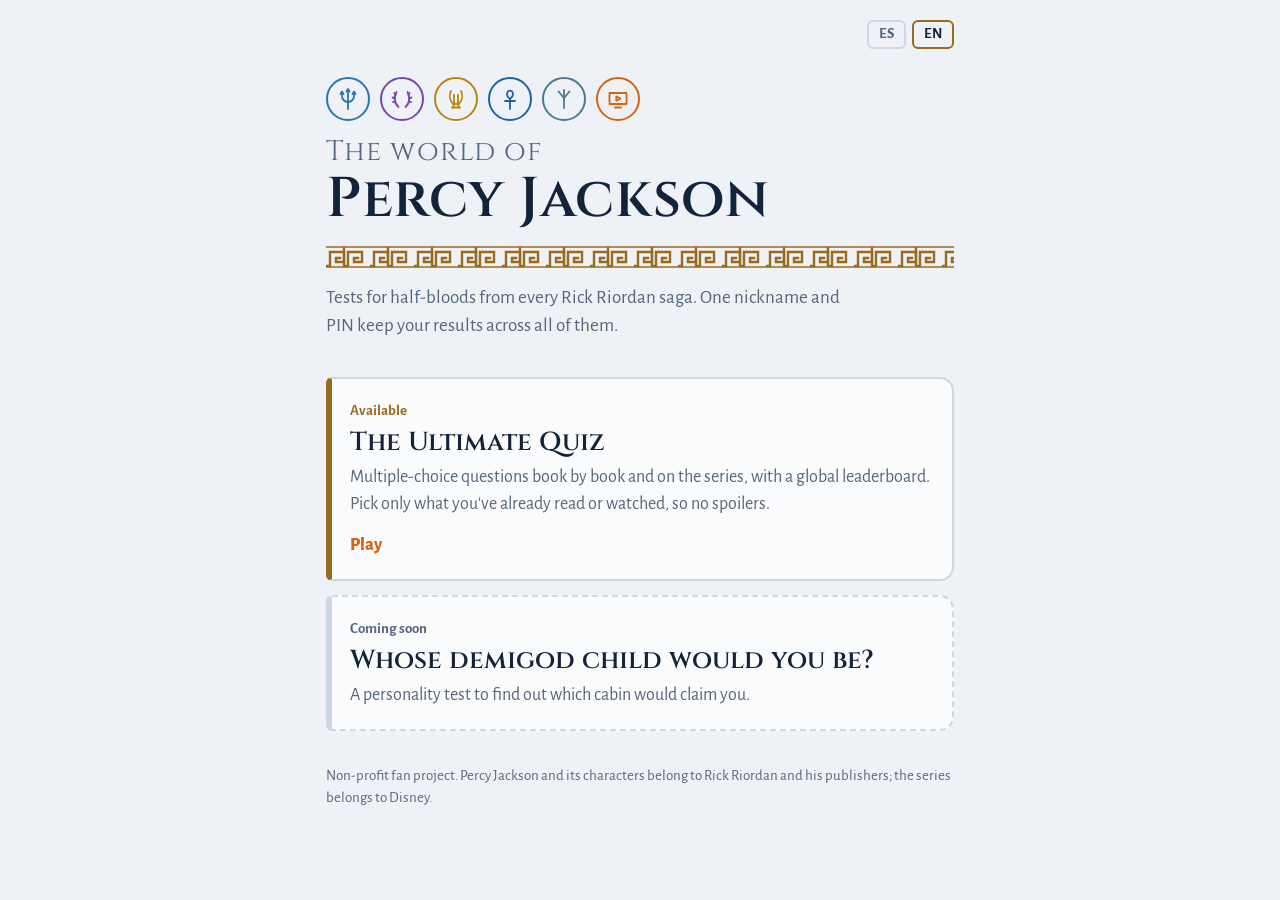
==== index.html @ 3abdea7b "Cuestionario Definitivo de Percy Jackson: libros 1-5 de PJO y temporadas 1-2 de la serie Motor del c" ====
<!DOCTYPE html>
<html lang="es">
<head>
<meta charset="utf-8">
<meta name="viewport" content="width=device-width, initial-scale=1, viewport-fit=cover">
<title>Percy Jackson Quest</title>
<meta name="description" content="El Cuestionario Definitivo de Percy Jackson y más tests del mundo de Rick Riordan. The ultimate Percy Jackson quiz and more Riordanverse tests.">
<link rel="preconnect" href="https://fonts.googleapis.com">
<link rel="preconnect" href="https://fonts.gstatic.com" crossorigin>
<link href="https://fonts.googleapis.com/css2?family=Cinzel:wght@400;600&family=Alegreya+Sans:wght@400;500;700;800&display=swap" rel="stylesheet">
<link rel="stylesheet" href="comun.css">
<style>
.tests{display:flex;flex-direction:column;gap:14px;margin-top:30px}
.test{display:block;text-decoration:none;color:inherit;background:var(--panel);border:2px solid var(--line);border-left:6px solid var(--bronze);border-radius:6px 14px 14px 6px;padding:18px 18px 20px;transition:border-color .15s,transform .1s}
a.test:hover{border-color:var(--bronze)}
a.test:active{transform:scale(.99)}
.test .state{font-size:15px;font-weight:700;color:var(--bronze)}
.test h2{font-family:var(--display);font-weight:600;font-size:26px;line-height:1.15;margin:4px 0 6px}
.test p{margin:0;color:var(--muted)}
.test .go{display:inline-block;margin-top:14px;font-weight:800;color:var(--camp)}
.test.soon{border-style:dashed;border-left-style:solid;border-left-color:var(--line)}
.test.soon .state{color:var(--muted)}
.foot{margin-top:34px;color:var(--muted);font-size:15px}
</style>
<script src="comun.js"></script>
</head>
<body>
<main class="wrap">
  <nav class="langbar">
    <span></span>
    <div class="langs" id="langs" role="group" aria-label="Idioma / Language"></div>
  </nav>

  <div class="title-block">
    <div class="glyphs" id="glyphs"></div>
    <h1><span class="small" data-i18n="t1"></span><span data-i18n="t2"></span></h1>
    <div class="meander" aria-hidden="true"></div>
    <p class="lede" data-i18n="lede"></p>
  </div>

  <div class="tests">
    <a class="test" href="quiz/">
      <span class="state" data-i18n="quiz_k"></span>
      <h2 data-i18n="quiz_h"></h2>
      <p data-i18n="quiz_p"></p>
      <span class="go" data-i18n="quiz_go"></span>
    </a>
    <div class="test soon">
      <span class="state" data-i18n="god_k"></span>
      <h2 data-i18n="god_h"></h2>
      <p data-i18n="god_p"></p>
    </div>
  </div>

  <p class="foot" data-i18n="foot"></p>
</main>
<script>
const TEXT = {
  es: {
    title: "Percy Jackson Quest",
    t1: "El mundo de", t2: "Percy Jackson",
    lede: "Tests para mestizos de todas las sagas de Rick Riordan. Con un mismo nick y PIN guardas tus resultados en todos.",
    quiz_k: "Disponible",
    quiz_h: "El Cuestionario Definitivo",
    quiz_p: "Preguntas de alternativas libro por libro y de la serie, con ranking global. Eliges solo lo que ya leíste o viste, así no te encuentras spoilers.",
    quiz_go: "Jugar",
    god_k: "Próximamente",
    god_h: "¿De qué dios serías hijo o hija?",
    god_p: "Un test de personalidad para saber qué cabaña te reclamaría.",
    foot: "Proyecto de fans sin fines de lucro. Percy Jackson y sus personajes pertenecen a Rick Riordan y a sus editoriales; la serie, a Disney."
  },
  en: {
    title: "Percy Jackson Quest",
    t1: "The world of", t2: "Percy Jackson",
    lede: "Tests for half-bloods from every Rick Riordan saga. One nickname and PIN keep your results across all of them.",
    quiz_k: "Available",
    quiz_h: "The Ultimate Quiz",
    quiz_p: "Multiple-choice questions book by book and on the series, with a global leaderboard. Pick only what you've already read or watched, so no spoilers.",
    quiz_go: "Play",
    god_k: "Coming soon",
    god_h: "Whose demigod child would you be?",
    god_p: "A personality test to find out which cabin would claim you.",
    foot: "Non-profit fan project. Percy Jackson and its characters belong to Rick Riordan and his publishers; the series belongs to Disney."
  }
};
let LANG = PJ.pickLang(Object.keys(TEXT));
function render(){
  document.documentElement.lang = LANG;
  document.title = TEXT[LANG].title;
  document.querySelectorAll("[data-i18n]").forEach(el => el.textContent = TEXT[LANG][el.dataset.i18n]);
  const box = document.getElementById("langs"); box.innerHTML = "";
  Object.keys(TEXT).forEach(code => {
    const b = document.createElement("button");
    b.className = "langbtn" + (code === LANG ? " on" : "");
    b.textContent = code.toUpperCase(); b.setAttribute("aria-pressed", code === LANG);
    b.addEventListener("click", () => { LANG = code; PJ.saveLang(code); render(); });
    box.appendChild(b);
  });
}
document.getElementById("glyphs").innerHTML = ["pjo","hoo","toa","kane","mag","tv"].map(s => PJ.glyph(s)).join("");
render();
</script>
</body>
</html>
---- comun.css ----
/* Estilos compartidos por la portada y todos los tests de Percy Jackson. */
:root{
  --bg:#eef2f6; --panel:#f9fbfd; --panel-2:#e2e9f0; --line:#cdd7e2;
  --text:#13243a; --muted:#56677b; --bronze:#9a6a1f; --accent:#9a6a1f;
  --camp:#d9620f; --camp-ink:#fffaf4;
  --ok:#23784a; --ok-soft:#d6eedf; --bad:#b3302b; --bad-soft:#f6dbd9;
  --s-pjo:#2a76b0; --s-hoo:#7a45b0; --s-toa:#b8860b; --s-kane:#1f5fa8; --s-mag:#4f7a8c; --s-x:#8a5a3c; --s-tv:#d9620f;
  --display:"Cinzel","Trajan Pro",Georgia,serif;
  --body:"Alegreya Sans","Segoe UI",Roboto,Arial,sans-serif;
  color-scheme:light;
}
@media (prefers-color-scheme: dark){
  :root:not([data-theme="light"]){
    --bg:#08121f; --panel:#0f1d30; --panel-2:#162a43; --line:#24405f;
    --text:#e6edf5; --muted:#93a6bc; --bronze:#d9ad62; --accent:#d9ad62;
    --camp:#ff8a33; --camp-ink:#1b0e02;
    --ok:#62d08f; --ok-soft:#12321f; --bad:#ff7d72; --bad-soft:#3a1715;
    --s-pjo:#5fb2ee; --s-hoo:#b58ae6; --s-toa:#f0c24b; --s-kane:#6fa0ea; --s-mag:#8fc0d3; --s-x:#d39a73; --s-tv:#ff8a33;
    color-scheme:dark;
  }
}
:root[data-theme="dark"]{
  --bg:#08121f; --panel:#0f1d30; --panel-2:#162a43; --line:#24405f;
  --text:#e6edf5; --muted:#93a6bc; --bronze:#d9ad62; --accent:#d9ad62;
  --camp:#ff8a33; --camp-ink:#1b0e02;
  --ok:#62d08f; --ok-soft:#12321f; --bad:#ff7d72; --bad-soft:#3a1715;
  --s-pjo:#5fb2ee; --s-hoo:#b58ae6; --s-toa:#f0c24b; --s-kane:#6fa0ea; --s-mag:#8fc0d3; --s-x:#d39a73; --s-tv:#ff8a33;
  color-scheme:dark;
}
:root{box-sizing:border-box;padding-top:env(safe-area-inset-top,0px);padding-bottom:env(safe-area-inset-bottom,0px)}
*,*::before,*::after{box-sizing:inherit}
html,body{margin:0}
body{background:var(--bg);color:var(--text);font-family:var(--body);font-size:18px;line-height:1.5;min-height:100vh;-webkit-font-smoothing:antialiased}
button,input{font:inherit;color:inherit}
:focus-visible{outline:3px solid var(--bronze);outline-offset:2px}
.wrap{max-width:660px;margin:0 auto;padding:16px 16px 48px}
.hidden{display:none!important}

/* barra superior */
.langbar{display:flex;justify-content:space-between;align-items:center;gap:12px;padding-top:4px;margin-bottom:6px}
.langs{display:flex;gap:6px}
.langbtn{border:2px solid var(--line);background:transparent;border-radius:6px;padding:1px 10px;font-weight:700;font-size:15px;line-height:1.5;cursor:pointer;color:var(--muted)}
.langbtn.on{border-color:var(--bronze);color:var(--text)}
.link{background:none;border:0;color:var(--muted);text-decoration:underline;text-underline-offset:3px;cursor:pointer;padding:6px 0;font-size:16px}
.link:hover{color:var(--text)}

/* símbolos de las sagas */
.glyphs{display:flex;gap:10px;flex-wrap:wrap}
.glyph{width:44px;height:44px;border-radius:50%;display:grid;place-items:center;border:2px solid currentColor;flex:0 0 auto}
.glyph svg{width:24px;height:24px;fill:none;stroke:currentColor;stroke-width:1.8;stroke-linecap:round;stroke-linejoin:round}
.g-pjo{color:var(--s-pjo)} .g-hoo{color:var(--s-hoo)} .g-toa{color:var(--s-toa)} .g-kane{color:var(--s-kane)} .g-mag{color:var(--s-mag)} .g-x{color:var(--s-x)} .g-tv{color:var(--s-tv)}

/* greca griega: el único adorno fuerte del sitio */
.meander{height:22px;margin:18px 0 0;color:var(--bronze);
  background:currentColor;
  -webkit-mask:url("data:image/svg+xml,%3Csvg xmlns='http://www.w3.org/2000/svg' width='44' height='22' viewBox='0 0 44 22'%3E%3Cpath d='M0 20h4V6h14v10H10v-4h4' fill='none' stroke='%23000' stroke-width='2.4' stroke-linecap='square'/%3E%3Cpath d='M22 2v18h4V6h14v10h-8v-4h4' fill='none' stroke='%23000' stroke-width='2.4' stroke-linecap='square' transform='translate(-4 0)'/%3E%3Cpath d='M0 1h44M0 21h44' stroke='%23000' stroke-width='1.6'/%3E%3C/svg%3E") repeat-x left center/44px 22px;
          mask:url("data:image/svg+xml,%3Csvg xmlns='http://www.w3.org/2000/svg' width='44' height='22' viewBox='0 0 44 22'%3E%3Cpath d='M0 20h4V6h14v10H10v-4h4' fill='none' stroke='%23000' stroke-width='2.4' stroke-linecap='square'/%3E%3Cpath d='M22 2v18h4V6h14v10h-8v-4h4' fill='none' stroke='%23000' stroke-width='2.4' stroke-linecap='square' transform='translate(-4 0)'/%3E%3Cpath d='M0 1h44M0 21h44' stroke='%23000' stroke-width='1.6'/%3E%3C/svg%3E") repeat-x left center/44px 22px}

/* títulos y texto */
.title-block{padding:22px 0 6px}
.title-block h1{font-family:var(--display);font-weight:600;font-size:clamp(34px,8.6vw,56px);line-height:1.04;margin:16px 0 0;letter-spacing:.01em}
.title-block h1 span{display:block}
.title-block h1 .small{font-size:.5em;font-weight:400;color:var(--muted);letter-spacing:.04em;margin-bottom:4px}
.lede{color:var(--muted);max-width:54ch;margin:16px 0 0;font-size:19px}
h2.sec{font-family:var(--display);font-weight:600;font-size:26px;margin:32px 0 4px;line-height:1.15}
.hint{color:var(--muted);margin:0 0 12px;font-size:17px}
.note{font-size:15px;color:var(--muted);margin:8px 0 0}

/* botones */
.cta{display:block;width:100%;margin:26px 0 0;padding:15px;border:0;border-radius:10px;background:var(--camp);color:var(--camp-ink);font-family:var(--body);font-weight:800;font-size:21px;cursor:pointer;transition:transform .1s}
.cta:active{transform:scale(.98)}
.cta:disabled{opacity:.4;cursor:not-allowed}
.ghost{display:block;width:100%;margin:10px 0 0;padding:13px;border:2px solid var(--line);border-radius:10px;background:transparent;font-weight:700;cursor:pointer}
.ghost:hover{border-color:var(--bronze)}
.chip{border:2px solid var(--line);background:transparent;border-radius:999px;padding:5px 14px;cursor:pointer;font-weight:700;font-size:16px}
.chip:hover,.chip.on{border-color:var(--bronze)}
.chip.on{background:var(--panel-2)}

/* formularios */
label.field{display:block;margin:20px 0 6px;font-weight:700}
input[type=text],input[type=password]{width:100%;padding:12px 14px;border:2px solid var(--line);border-radius:8px;background:var(--panel);font-size:19px}
.form-msg{min-height:22px;font-size:16px;margin:8px 0 0}
.form-msg.ok{color:var(--ok)} .form-msg.bad{color:var(--bad)} .form-msg.info{color:var(--muted)}

.toast{position:fixed;left:50%;bottom:calc(20px + env(safe-area-inset-bottom,0px));transform:translateX(-50%);background:var(--text);color:var(--bg);padding:10px 18px;border-radius:999px;font-weight:700;font-size:16px;z-index:20;max-width:90vw;text-align:center}
@media (prefers-reduced-motion: reduce){*{animation:none!important;transition:none!important}}
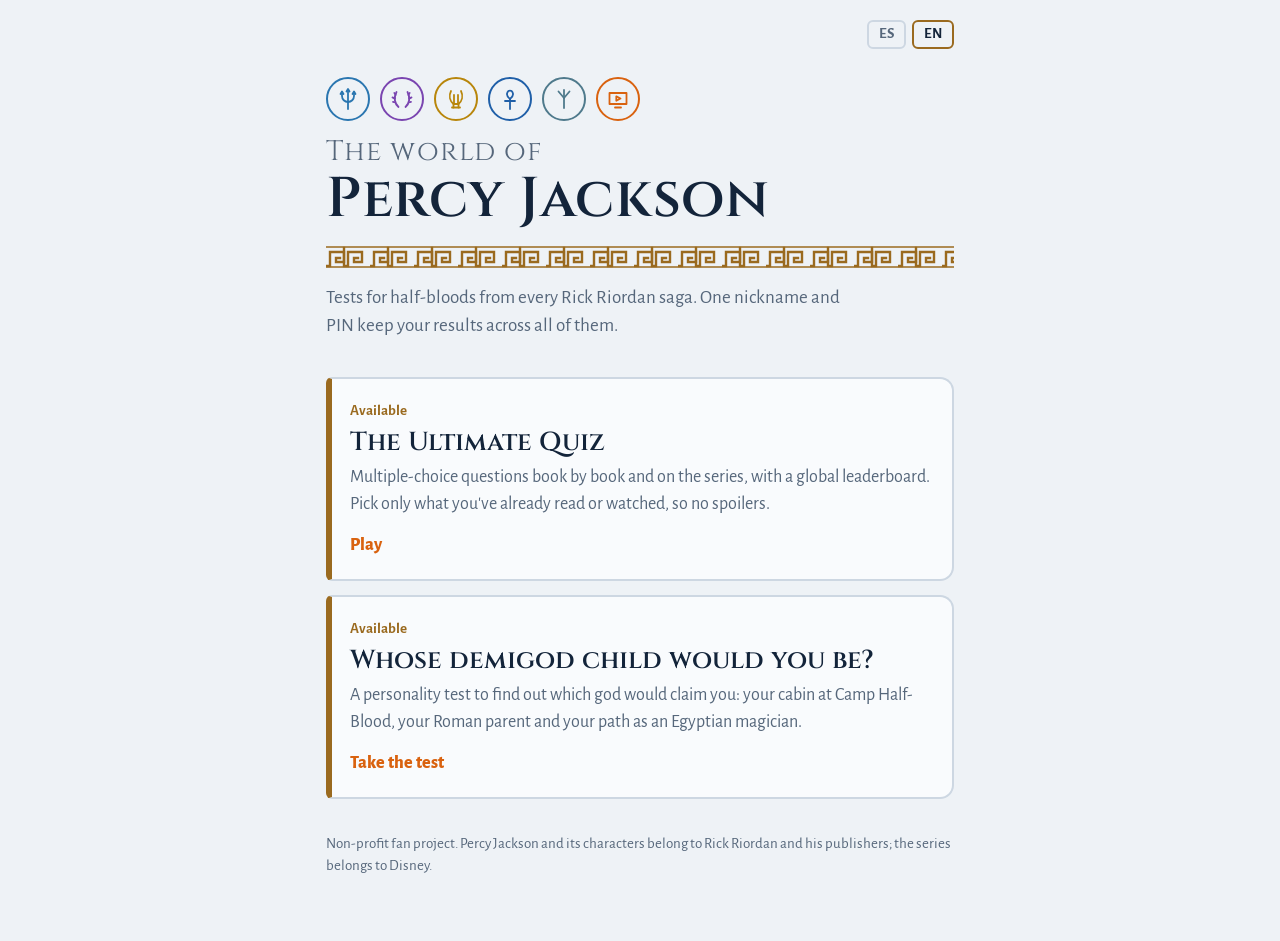
==== commit d2cbe24a: "Agrega el test ¿De qué dios serías hijo o hija? 130 afirmaciones en 19 rasgos, desempate adaptativo " ====
--- a/index.html
+++ b/index.html
@@ -45,11 +45,12 @@
       <p data-i18n="quiz_p"></p>
       <span class="go" data-i18n="quiz_go"></span>
     </a>
-    <div class="test soon">
+    <a class="test" href="deidad/">
       <span class="state" data-i18n="god_k"></span>
       <h2 data-i18n="god_h"></h2>
       <p data-i18n="god_p"></p>
-    </div>
+      <span class="go" data-i18n="god_go"></span>
+    </a>
   </div>
 
   <p class="foot" data-i18n="foot"></p>
@@ -64,9 +65,10 @@
     quiz_h: "El Cuestionario Definitivo",
     quiz_p: "Preguntas de alternativas libro por libro y de la serie, con ranking global. Eliges solo lo que ya leíste o viste, así no te encuentras spoilers.",
     quiz_go: "Jugar",
-    god_k: "Próximamente",
+    god_k: "Disponible",
     god_h: "¿De qué dios serías hijo o hija?",
-    god_p: "Un test de personalidad para saber qué cabaña te reclamaría.",
+    god_p: "Un test de personalidad para saber qué dios te reclamaría: tu cabaña en el Campamento Mestizo, tu progenitor romano y tu senda de mago egipcio.",
+    god_go: "Hacer el test",
     foot: "Proyecto de fans sin fines de lucro. Percy Jackson y sus personajes pertenecen a Rick Riordan y a sus editoriales; la serie, a Disney."
   },
   en: {
@@ -77,9 +79,10 @@
     quiz_h: "The Ultimate Quiz",
     quiz_p: "Multiple-choice questions book by book and on the series, with a global leaderboard. Pick only what you've already read or watched, so no spoilers.",
     quiz_go: "Play",
-    god_k: "Coming soon",
+    god_k: "Available",
     god_h: "Whose demigod child would you be?",
-    god_p: "A personality test to find out which cabin would claim you.",
+    god_p: "A personality test to find out which god would claim you: your cabin at Camp Half-Blood, your Roman parent and your path as an Egyptian magician.",
+    god_go: "Take the test",
     foot: "Non-profit fan project. Percy Jackson and its characters belong to Rick Riordan and his publishers; the series belongs to Disney."
   }
 };
